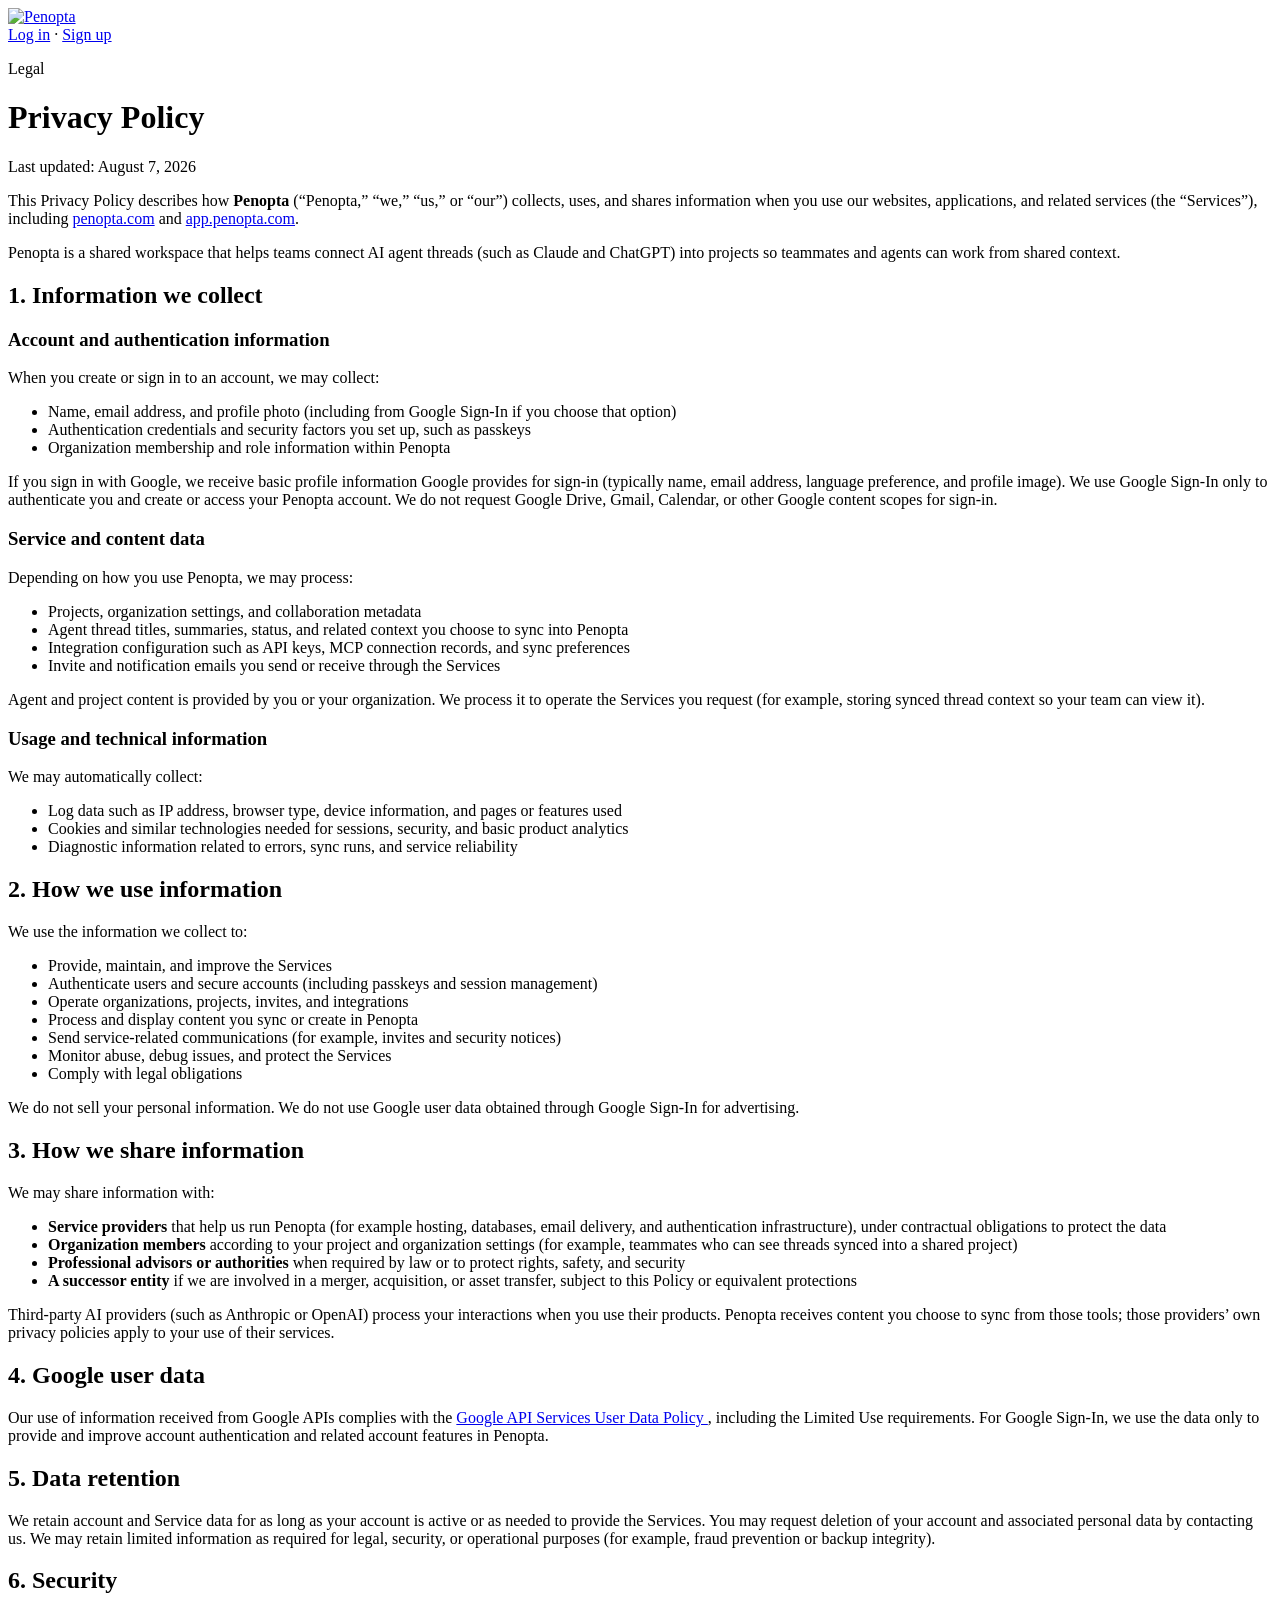
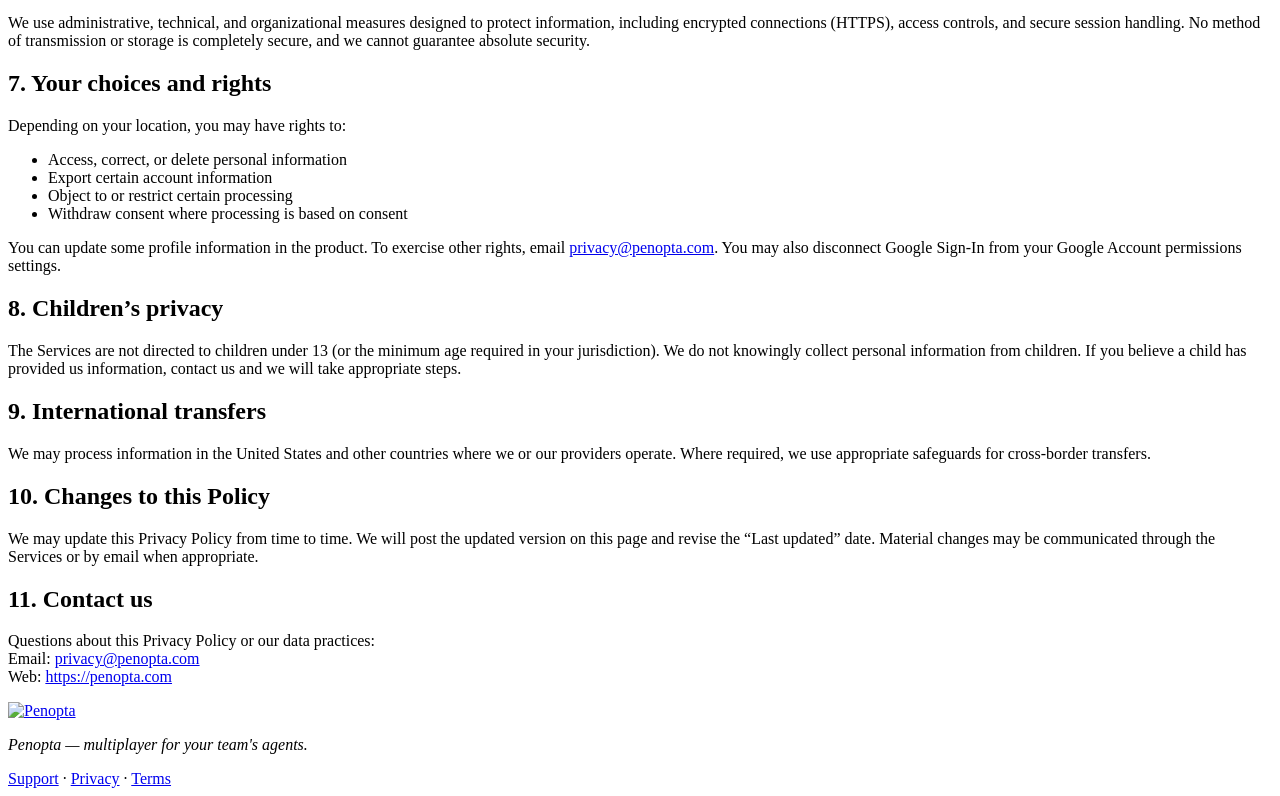
==== privacy/index.html @ 81fdd24f "Add support link to footer across index, privacy, and terms pages" ====
<!DOCTYPE html>
<html lang="en">
<head>
  <meta charset="UTF-8">
  <meta name="viewport" content="width=device-width, initial-scale=1.0">
  <title>Privacy Policy — Penopta</title>
  <meta name="description" content="Privacy Policy for Penopta, the shared workspace for your team's AI agents.">
  <link rel="icon" href="../assets/favicon.svg" type="image/svg+xml">
  <link rel="icon" href="../assets/favicon.png" type="image/png" sizes="380x380">
  <link rel="apple-touch-icon" href="../assets/favicon.png">
  <link rel="preconnect" href="https://fonts.googleapis.com">
  <link rel="preconnect" href="https://fonts.gstatic.com" crossorigin>
  <link href="https://fonts.googleapis.com/css2?family=Instrument+Serif:ital@0;1&family=Inter:wght@400;500;600&display=swap" rel="stylesheet">
  <link rel="stylesheet" href="../styles.css?v=8">
</head>
<body>

  <header class="nav">
    <div class="container nav__inner">
      <a href="/" class="logo" aria-label="Penopta home">
        <img src="../assets/logo.png" alt="Penopta" class="logo__img">
      </a>
      <nav class="nav__links">
        <a href="https://app.penopta.com" class="nav__link">Log in</a>
        <span class="nav__sep">·</span>
        <a href="https://app.penopta.com" class="nav__link nav__link--cta">Sign up</a>
      </nav>
    </div>
  </header>

  <main class="legal">
    <div class="container legal__inner">
      <p class="legal__eyebrow">Legal</p>
      <h1 class="legal__title">Privacy Policy</h1>
      <p class="legal__meta">Last updated: August 7, 2026</p>

      <div class="legal__body">
        <p>
          This Privacy Policy describes how <strong>Penopta</strong> (“Penopta,” “we,” “us,” or “our”)
          collects, uses, and shares information when you use our websites, applications, and related
          services (the “Services”), including <a href="https://penopta.com">penopta.com</a> and
          <a href="https://app.penopta.com">app.penopta.com</a>.
        </p>
        <p>
          Penopta is a shared workspace that helps teams connect AI agent threads (such as Claude and
          ChatGPT) into projects so teammates and agents can work from shared context.
        </p>

        <h2>1. Information we collect</h2>

        <h3>Account and authentication information</h3>
        <p>When you create or sign in to an account, we may collect:</p>
        <ul>
          <li>Name, email address, and profile photo (including from Google Sign-In if you choose that option)</li>
          <li>Authentication credentials and security factors you set up, such as passkeys</li>
          <li>Organization membership and role information within Penopta</li>
        </ul>
        <p>
          If you sign in with Google, we receive basic profile information Google provides for sign-in
          (typically name, email address, language preference, and profile image). We use Google Sign-In
          only to authenticate you and create or access your Penopta account. We do not request Google
          Drive, Gmail, Calendar, or other Google content scopes for sign-in.
        </p>

        <h3>Service and content data</h3>
        <p>Depending on how you use Penopta, we may process:</p>
        <ul>
          <li>Projects, organization settings, and collaboration metadata</li>
          <li>Agent thread titles, summaries, status, and related context you choose to sync into Penopta</li>
          <li>Integration configuration such as API keys, MCP connection records, and sync preferences</li>
          <li>Invite and notification emails you send or receive through the Services</li>
        </ul>
        <p>
          Agent and project content is provided by you or your organization. We process it to operate
          the Services you request (for example, storing synced thread context so your team can view it).
        </p>

        <h3>Usage and technical information</h3>
        <p>We may automatically collect:</p>
        <ul>
          <li>Log data such as IP address, browser type, device information, and pages or features used</li>
          <li>Cookies and similar technologies needed for sessions, security, and basic product analytics</li>
          <li>Diagnostic information related to errors, sync runs, and service reliability</li>
        </ul>

        <h2>2. How we use information</h2>
        <p>We use the information we collect to:</p>
        <ul>
          <li>Provide, maintain, and improve the Services</li>
          <li>Authenticate users and secure accounts (including passkeys and session management)</li>
          <li>Operate organizations, projects, invites, and integrations</li>
          <li>Process and display content you sync or create in Penopta</li>
          <li>Send service-related communications (for example, invites and security notices)</li>
          <li>Monitor abuse, debug issues, and protect the Services</li>
          <li>Comply with legal obligations</li>
        </ul>
        <p>
          We do not sell your personal information. We do not use Google user data obtained through
          Google Sign-In for advertising.
        </p>

        <h2>3. How we share information</h2>
        <p>We may share information with:</p>
        <ul>
          <li>
            <strong>Service providers</strong> that help us run Penopta (for example hosting, databases,
            email delivery, and authentication infrastructure), under contractual obligations to protect
            the data
          </li>
          <li>
            <strong>Organization members</strong> according to your project and organization settings
            (for example, teammates who can see threads synced into a shared project)
          </li>
          <li>
            <strong>Professional advisors or authorities</strong> when required by law or to protect
            rights, safety, and security
          </li>
          <li>
            <strong>A successor entity</strong> if we are involved in a merger, acquisition, or asset
            transfer, subject to this Policy or equivalent protections
          </li>
        </ul>
        <p>
          Third-party AI providers (such as Anthropic or OpenAI) process your interactions when you use
          their products. Penopta receives content you choose to sync from those tools; those providers’
          own privacy policies apply to your use of their services.
        </p>

        <h2>4. Google user data</h2>
        <p>
          Our use of information received from Google APIs complies with the
          <a href="https://developers.google.com/terms/api-services-user-data-policy" rel="noopener noreferrer">
            Google API Services User Data Policy
          </a>, including the Limited Use requirements. For Google Sign-In, we use the data only to
          provide and improve account authentication and related account features in Penopta.
        </p>

        <h2>5. Data retention</h2>
        <p>
          We retain account and Service data for as long as your account is active or as needed to
          provide the Services. You may request deletion of your account and associated personal data
          by contacting us. We may retain limited information as required for legal, security, or
          operational purposes (for example, fraud prevention or backup integrity).
        </p>

        <h2>6. Security</h2>
        <p>
          We use administrative, technical, and organizational measures designed to protect information,
          including encrypted connections (HTTPS), access controls, and secure session handling. No method
          of transmission or storage is completely secure, and we cannot guarantee absolute security.
        </p>

        <h2>7. Your choices and rights</h2>
        <p>Depending on your location, you may have rights to:</p>
        <ul>
          <li>Access, correct, or delete personal information</li>
          <li>Export certain account information</li>
          <li>Object to or restrict certain processing</li>
          <li>Withdraw consent where processing is based on consent</li>
        </ul>
        <p>
          You can update some profile information in the product. To exercise other rights, email
          <a href="mailto:privacy@penopta.com">privacy@penopta.com</a>. You may also disconnect Google
          Sign-In from your Google Account permissions settings.
        </p>

        <h2>8. Children’s privacy</h2>
        <p>
          The Services are not directed to children under 13 (or the minimum age required in your
          jurisdiction). We do not knowingly collect personal information from children. If you believe
          a child has provided us information, contact us and we will take appropriate steps.
        </p>

        <h2>9. International transfers</h2>
        <p>
          We may process information in the United States and other countries where we or our providers
          operate. Where required, we use appropriate safeguards for cross-border transfers.
        </p>

        <h2>10. Changes to this Policy</h2>
        <p>
          We may update this Privacy Policy from time to time. We will post the updated version on this
          page and revise the “Last updated” date. Material changes may be communicated through the
          Services or by email when appropriate.
        </p>

        <h2>11. Contact us</h2>
        <p>
          Questions about this Privacy Policy or our data practices:
          <br>
          Email: <a href="mailto:privacy@penopta.com">privacy@penopta.com</a>
          <br>
          Web: <a href="https://penopta.com">https://penopta.com</a>
        </p>
      </div>
    </div>
  </main>

  <footer class="footer">
    <div class="container footer__inner">
      <a href="/" class="logo" aria-label="Penopta home">
        <img src="../assets/logo.png" alt="Penopta" class="logo__img">
      </a>
      <p class="footer__tagline"><em>Penopta — multiplayer for your team's agents.</em></p>
      <nav class="footer__links" aria-label="Legal">
        <a href="/support">Support</a>
        <span class="nav__sep">·</span>
        <a href="/privacy">Privacy</a>
        <span class="nav__sep">·</span>
        <a href="/terms">Terms</a>
      </nav>
    </div>
  </footer>

</body>
</html>
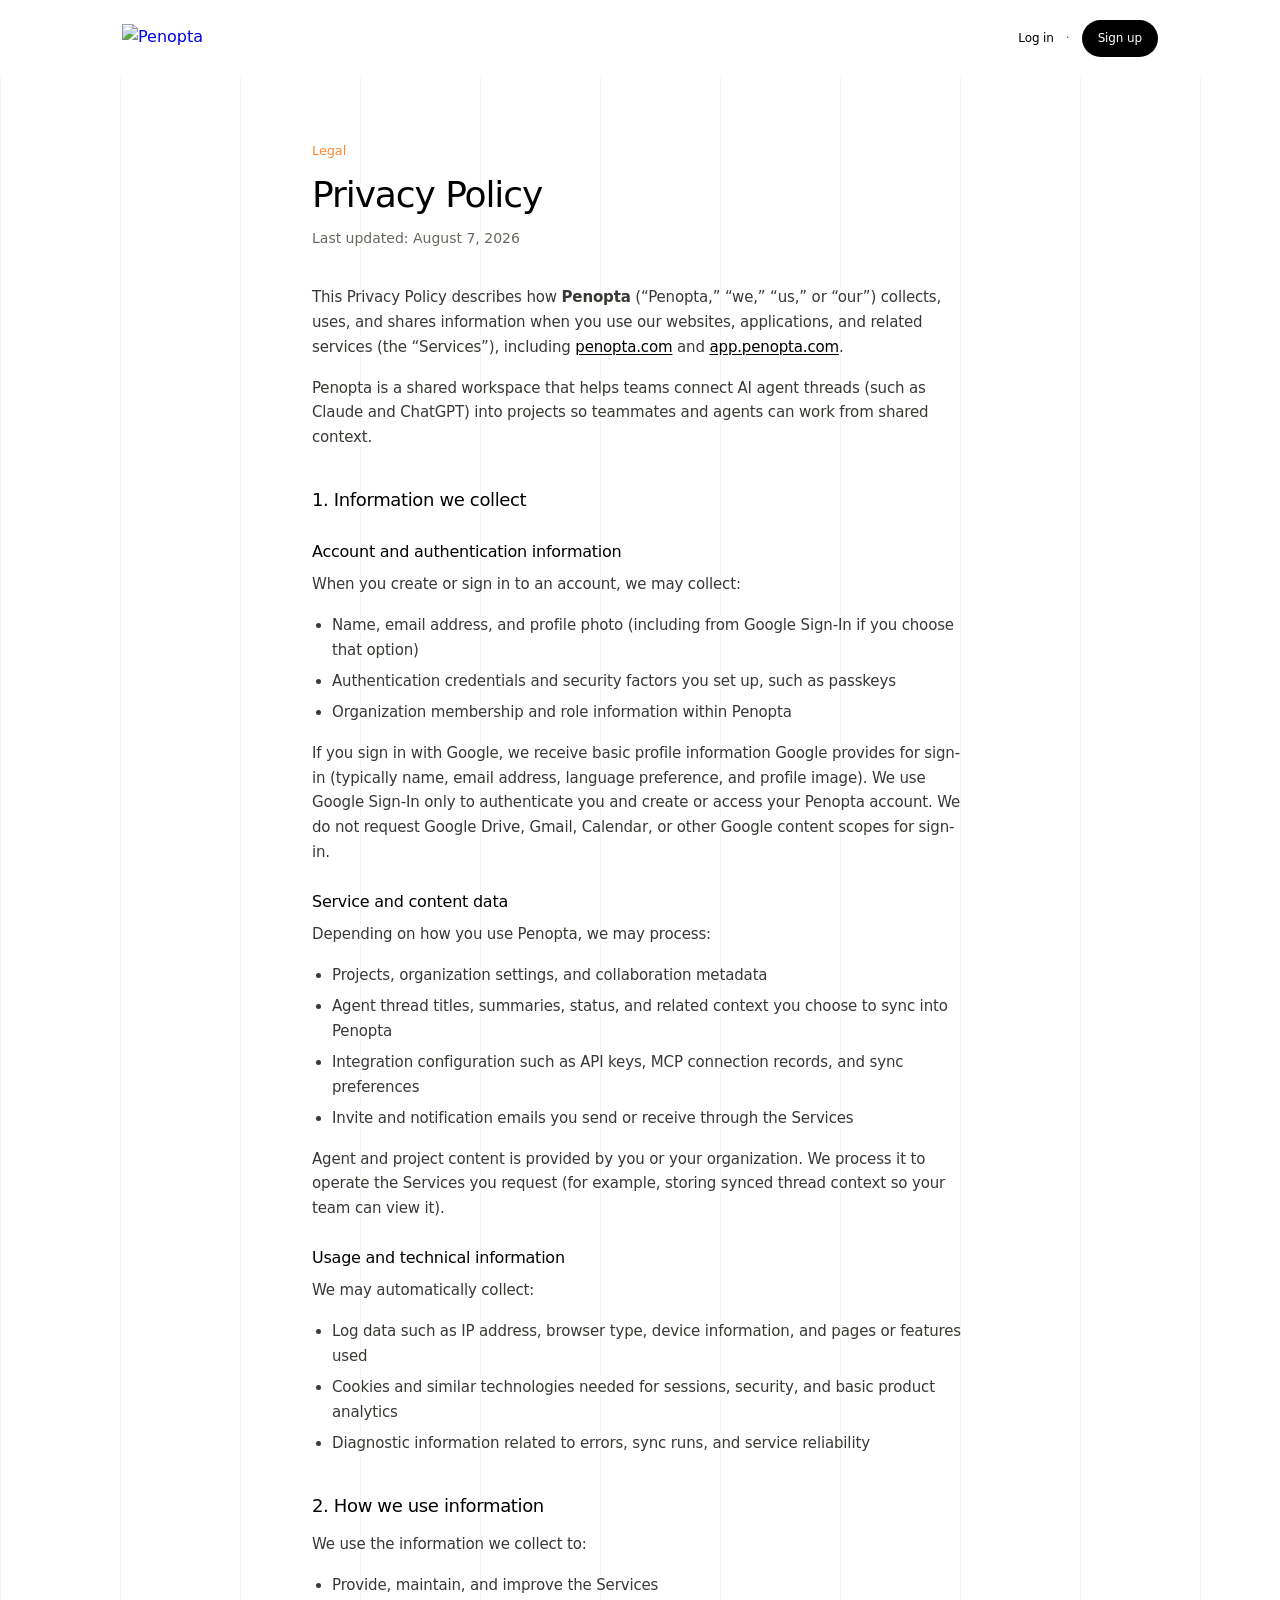
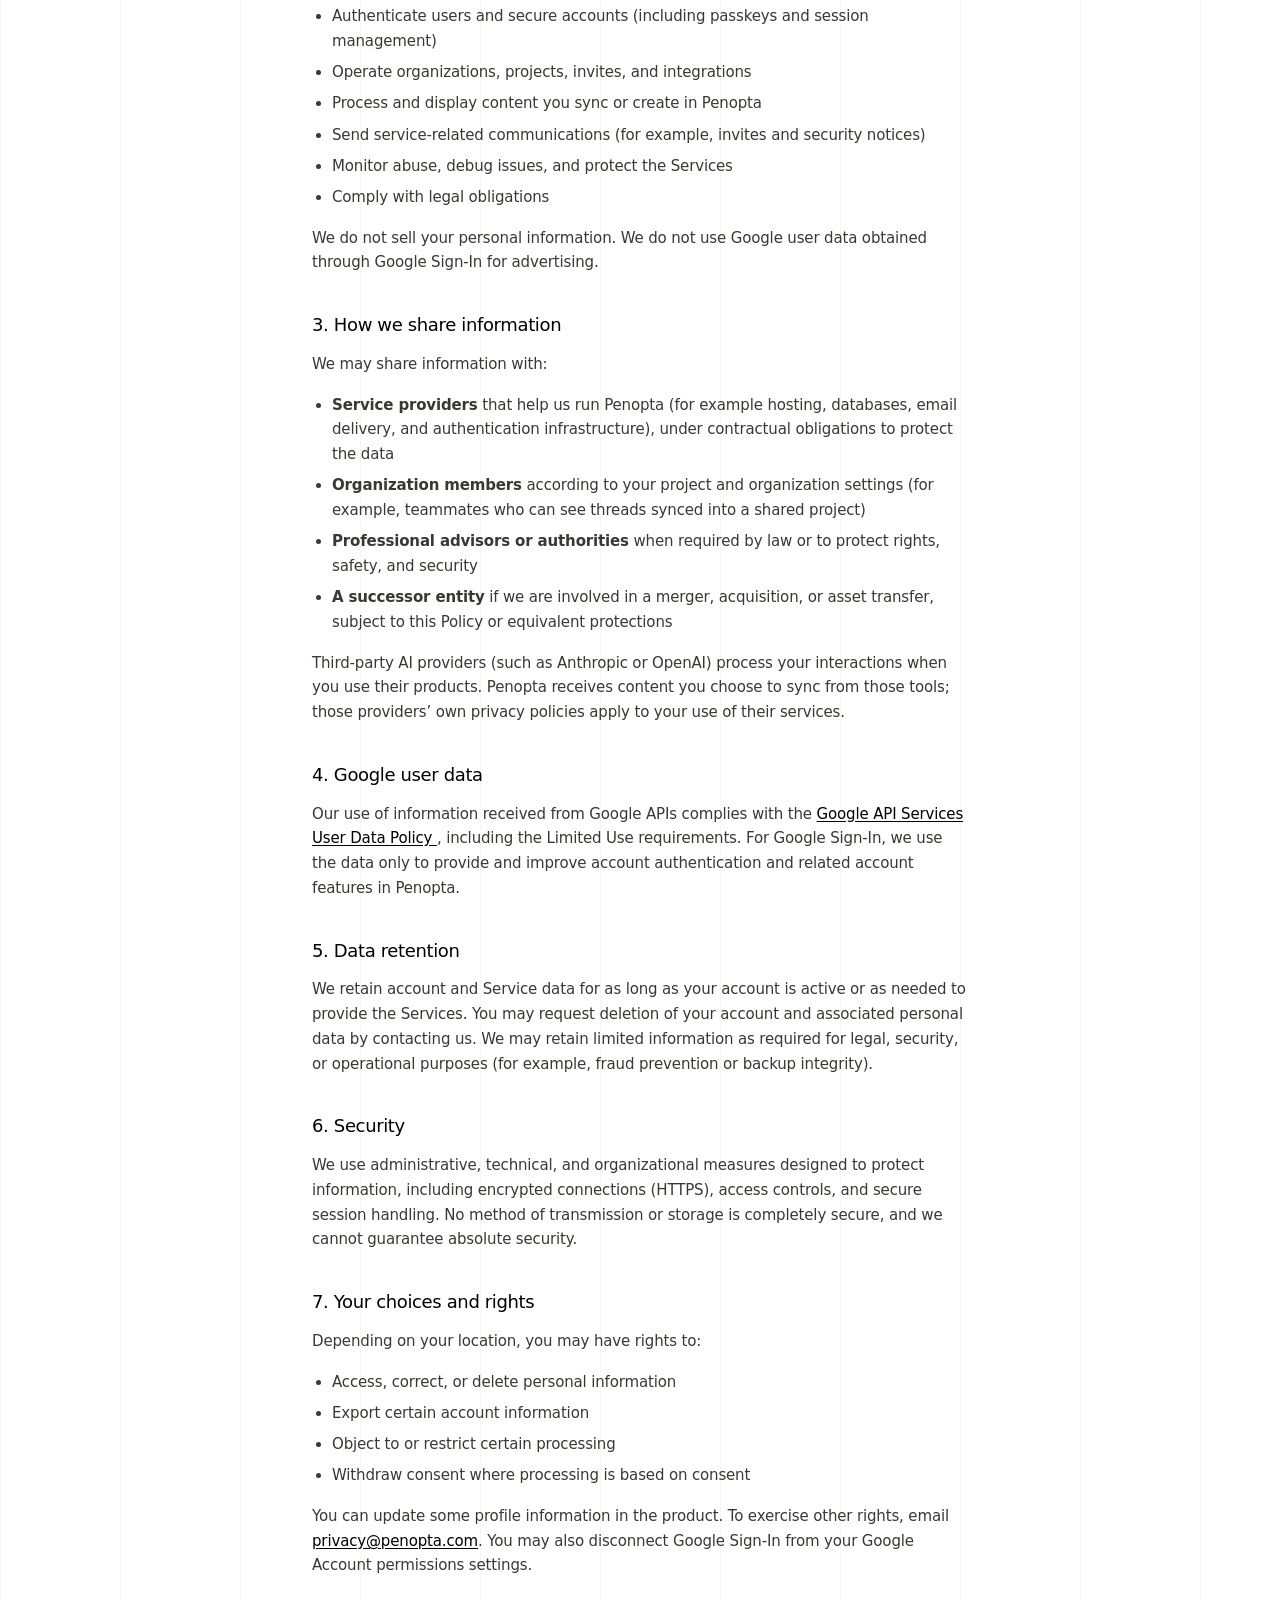
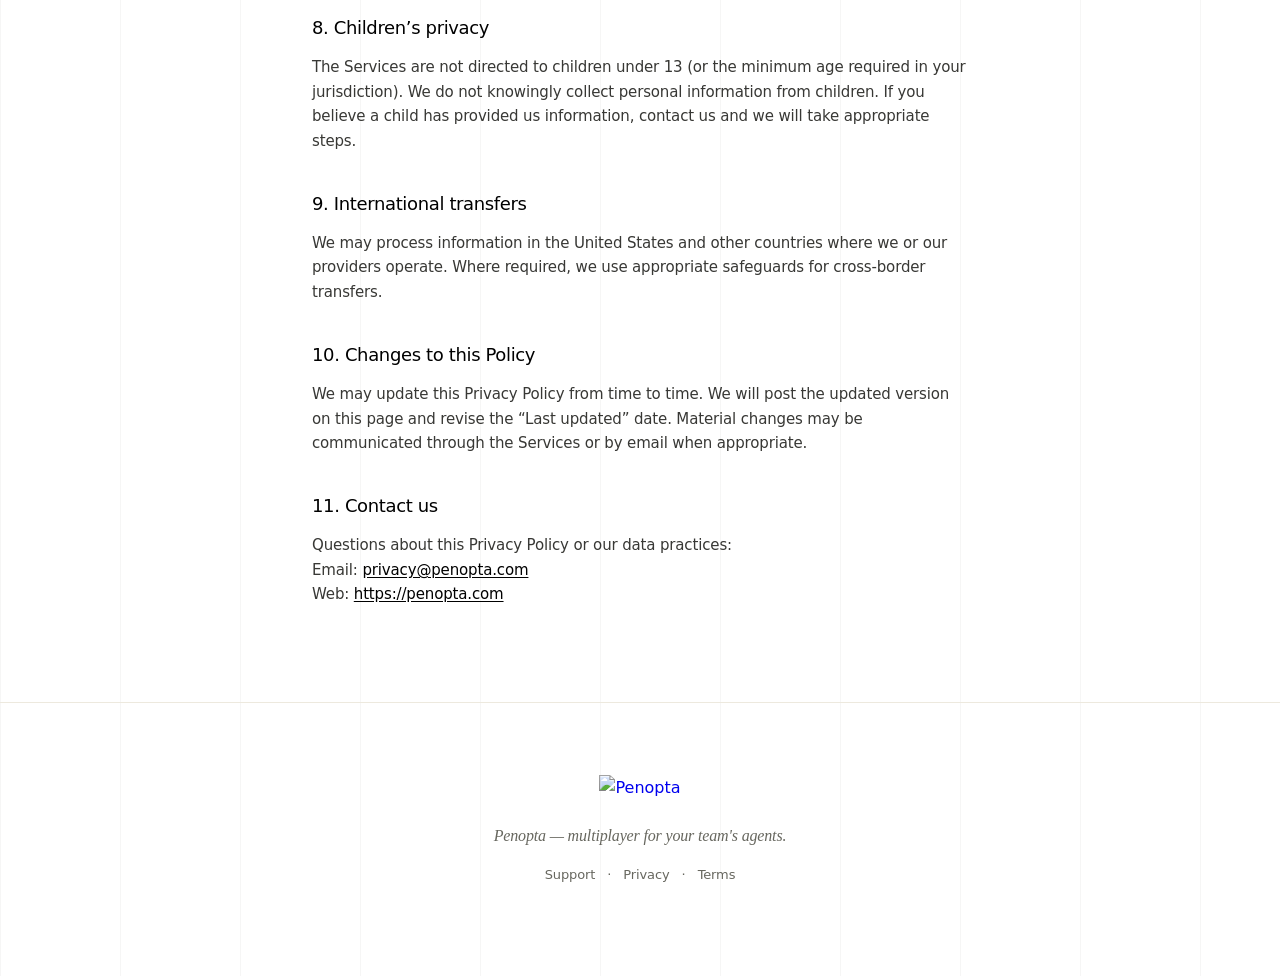
==== commit dd1a1626: "Use design tokens for landing colors and drop unused palette entries. Co-authored-by: Cursor <cursor" ====
--- a/privacy/index.html
+++ b/privacy/index.html
@@ -11,7 +11,7 @@
   <link rel="preconnect" href="https://fonts.googleapis.com">
   <link rel="preconnect" href="https://fonts.gstatic.com" crossorigin>
   <link href="https://fonts.googleapis.com/css2?family=Instrument+Serif:ital@0;1&family=Inter:wght@400;500;600&display=swap" rel="stylesheet">
-  <link rel="stylesheet" href="../styles.css?v=8">
+  <link rel="stylesheet" href="../styles.css?v=10">
 </head>
 <body>
 
--- a/styles.css
+++ b/styles.css
@@ -0,0 +1,848 @@
+/* Gradient Labs–inspired design system */
+
+*,
+*::before,
+*::after {
+  box-sizing: border-box;
+}
+
+:root {
+  /* Gradient Labs palette */
+  --white: #ffffff;
+  --border: #ede9de;
+  --muted: #67675f;
+  --charcoal: #383835;
+  --black: #000000;
+  --orange: #ff8933;
+  --orange-light: #ffa666;
+  --orange-dark: #e07020;
+  --orange-tint: #fbe8df;
+
+  /* Typography */
+  --font-sans: "Inter", system-ui, -apple-system, sans-serif;
+  --font-serif: "Instrument Serif", Georgia, "Times New Roman", serif;
+
+  /* Radii */
+  --radius-sm: 12px;
+  --radius-md: 20px;
+  --radius-lg: 32px;
+  --radius-pill: 100px;
+
+  /* Layout */
+  --container: 1100px;
+  --section-y: clamp(3rem, 6vw, 4.5rem);
+}
+
+html {
+  font-size: 16px;
+  scroll-behavior: smooth;
+  -webkit-font-smoothing: antialiased;
+}
+
+body {
+  margin: 0;
+  font-family: var(--font-sans);
+  font-size: 1rem;
+  font-weight: 400;
+  color: var(--black);
+  background: var(--white);
+  line-height: 1.6;
+  background-image:
+    linear-gradient(to right, color-mix(in srgb, var(--muted) 6%, transparent) 1px, transparent 1px);
+  background-size: 120px 100%;
+}
+
+.container {
+  width: 100%;
+  max-width: var(--container);
+  margin: 0 auto;
+  padding: 0 clamp(1.25rem, 4vw, 2rem);
+}
+
+/* Navigation */
+
+.nav {
+  padding: 1.25rem 0;
+  position: sticky;
+  top: 0;
+  background: color-mix(in srgb, var(--white) 92%, transparent);
+  backdrop-filter: blur(12px);
+  z-index: 10;
+}
+
+.nav__inner {
+  display: flex;
+  align-items: center;
+  justify-content: space-between;
+}
+
+.logo {
+  display: inline-flex;
+  align-items: center;
+  text-decoration: none;
+  flex-shrink: 0;
+}
+
+.logo__img {
+  display: block;
+  height: 1.75rem;
+  width: auto;
+}
+
+.footer .logo__img {
+  height: 2rem;
+}
+
+.nav__links {
+  display: flex;
+  align-items: center;
+  gap: 0.75rem;
+  font-size: 0.75rem;
+}
+
+.nav__link {
+  color: var(--black);
+  text-decoration: none;
+  letter-spacing: -0.01em;
+}
+
+.nav__link--cta {
+  background: var(--black);
+  color: var(--white);
+  border: none;
+  border-radius: var(--radius-pill);
+  padding: 0.55rem 1rem;
+  font-weight: 500;
+}
+
+.nav__sep {
+  color: var(--muted);
+}
+
+/* Buttons */
+
+.btn {
+  display: inline-block;
+  border: none;
+  background: var(--orange);
+  color: var(--black);
+  border-radius: var(--radius-pill);
+  padding: 1rem 1.75rem;
+  font-family: var(--font-sans);
+  font-size: 0.875rem;
+  font-weight: 500;
+  letter-spacing: -0.01em;
+  text-decoration: none;
+  cursor: pointer;
+  transition: background 0.2s ease;
+}
+
+.btn:hover {
+  background: var(--orange-light);
+}
+
+/* Wireframe placeholders */
+
+.wireframe-box {
+  border: 1px solid color-mix(in srgb, var(--orange) 18%, transparent);
+  background: linear-gradient(145deg, var(--orange-tint) 0%, var(--white) 100%);
+  border-radius: var(--radius-lg);
+  display: flex;
+  align-items: center;
+  justify-content: center;
+  position: relative;
+  overflow: hidden;
+}
+
+.wireframe-box::before {
+  content: "";
+  position: absolute;
+  inset: 0;
+  background-image:
+    linear-gradient(to right, color-mix(in srgb, var(--muted) 5%, transparent) 1px, transparent 1px),
+    linear-gradient(to bottom, color-mix(in srgb, var(--muted) 5%, transparent) 1px, transparent 1px);
+  background-size: 48px 48px;
+  pointer-events: none;
+}
+
+.wireframe-label {
+  position: relative;
+  z-index: 1;
+  font-size: 0.6875rem;
+  font-weight: 500;
+  text-transform: uppercase;
+  letter-spacing: 0.12em;
+  color: var(--muted);
+}
+
+.wireframe-box--hero {
+  width: 100%;
+  aspect-ratio: 16 / 9;
+  margin-top: 3rem;
+}
+
+.hero__mockup {
+  display: block;
+  width: 100%;
+  height: auto;
+  margin-top: 3rem;
+  border: 2px solid color-mix(in srgb, var(--orange-dark) 30%, transparent);
+  border-radius: var(--radius-sm);
+}
+
+.wireframe-box--card {
+  display: none !important;
+}
+
+.feature__mockup {
+  display: block;
+  width: 100%;
+  height: auto;
+  border: 1px solid var(--border);
+  border-radius: var(--radius-sm);
+}
+
+/* Hero */
+
+.hero {
+  padding: clamp(2.5rem, 5vw, 4rem) 0 var(--section-y);
+}
+
+.hero__inner {
+  text-align: center;
+}
+
+.hero__headline {
+  font-family: var(--font-sans);
+  font-size: clamp(2.25rem, 5vw, 3rem);
+  font-weight: 400;
+  line-height: 1.04;
+  letter-spacing: -0.05em;
+  margin: 0 0 1.5rem;
+  max-width: 16ch;
+  margin-left: auto;
+  margin-right: auto;
+}
+
+.hero__description {
+  font-size: clamp(1rem, 2vw, 1.125rem);
+  color: var(--muted);
+  line-height: 1.55;
+  letter-spacing: -0.015em;
+  max-width: 52ch;
+  margin: 0 auto 2rem;
+}
+
+.hero__caption {
+  margin-top: 1.5rem;
+  font-size: clamp(1rem, 2vw, 1.125rem);
+  color: var(--muted);
+  line-height: 1.55;
+  letter-spacing: -0.015em;
+}
+
+/* Problem / Solution */
+
+.problem-solution {
+  padding: var(--section-y) 0;
+}
+
+.problem-solution__inner {
+  display: grid;
+  grid-template-columns: minmax(8rem, 28%) 1fr;
+  gap: clamp(2rem, 6vw, 5rem);
+  align-items: start;
+}
+
+.problem-solution__label,
+.chip {
+  display: inline-block;
+  margin: 0;
+  font-family: var(--font-sans);
+  font-size: 1.0625rem;
+  font-weight: 500;
+  font-style: normal;
+  letter-spacing: -0.01em;
+  color: var(--orange);
+  text-transform: none;
+  border: none;
+  padding: 0;
+  background: none;
+}
+
+.problem-solution__content {
+  max-width: 42rem;
+}
+
+.problem-solution__paragraph {
+  margin: 0;
+  font-size: clamp(1rem, 2vw, 1.125rem);
+  line-height: 1.65;
+  letter-spacing: -0.015em;
+  color: var(--muted);
+}
+
+.problem-solution__paragraph + .problem-solution__paragraph {
+  margin-top: 1.5rem;
+}
+
+.problem-solution__paragraph strong {
+  color: var(--black);
+  font-weight: 500;
+}
+
+/* Section headers */
+
+.section-header {
+  margin-bottom: 3rem;
+}
+
+.section-header--center {
+  text-align: center;
+}
+
+.section-header h2 {
+  font-family: var(--font-sans);
+  font-size: clamp(1.75rem, 3.5vw, 2.5rem);
+  font-weight: 400;
+  line-height: 1.1;
+  letter-spacing: -0.04em;
+  margin: 0.75rem 0 1rem;
+  max-width: 22ch;
+}
+
+.section-header--center h2 {
+  margin-left: auto;
+  margin-right: auto;
+}
+
+.section-header__description {
+  color: var(--muted);
+  font-size: 1.0625rem;
+  line-height: 1.55;
+  letter-spacing: -0.015em;
+  max-width: 48ch;
+  margin: 0;
+}
+
+.section-header--center .section-header__description {
+  margin-left: auto;
+  margin-right: auto;
+}
+
+/* How It Works */
+
+.how-it-works {
+  padding: var(--section-y) 0;
+}
+
+.card-grid {
+  display: grid;
+  gap: 1.25rem;
+}
+
+.card-grid--3 {
+  grid-template-columns: repeat(3, 1fr);
+}
+
+.card {
+  border: 1px solid var(--border);
+  border-radius: var(--radius-md);
+  padding: 1.5rem;
+  background: var(--white);
+}
+
+.card h3 {
+  font-family: var(--font-sans);
+  font-size: 1.25rem;
+  font-weight: 400;
+  line-height: 1.2;
+  letter-spacing: -0.03em;
+  margin: 0 0 0.75rem;
+}
+
+.card p {
+  margin: 0;
+  font-size: 0.9375rem;
+  line-height: 1.55;
+  letter-spacing: -0.01em;
+  color: var(--muted);
+}
+
+.section-cta {
+  text-align: center;
+  margin-top: 3rem;
+}
+
+/* Aggregate stats */
+
+.stats {
+  padding: var(--section-y) 0;
+}
+
+.stats-panel {
+  border: 1px solid var(--border);
+  border-radius: var(--radius-md);
+  padding: clamp(1.25rem, 3vw, 2rem);
+  background: var(--white);
+}
+
+.stats-panel__toolbar {
+  display: flex;
+  flex-wrap: wrap;
+  align-items: center;
+  gap: 0.5rem;
+  margin-bottom: 1.25rem;
+}
+
+.stats-chip {
+  display: inline-flex;
+  align-items: center;
+  height: 2rem;
+  padding: 0 0.75rem;
+  border: 1px solid var(--border);
+  border-radius: 8px;
+  font-size: 0.8125rem;
+  letter-spacing: -0.01em;
+  color: var(--charcoal);
+  background: var(--white);
+}
+
+.stats-chip--muted {
+  margin-left: auto;
+  color: var(--muted);
+}
+
+.stats-cards {
+  display: grid;
+  grid-template-columns: repeat(4, 1fr);
+  gap: 0.75rem;
+}
+
+.stats-card {
+  border: 1px solid var(--border);
+  border-radius: var(--radius-sm);
+  padding: 0.85rem 1rem;
+  background: var(--white);
+}
+
+.stats-card__label {
+  margin: 0;
+  font-size: 0.6875rem;
+  color: var(--muted);
+  letter-spacing: -0.01em;
+}
+
+.stats-card__value {
+  margin: 0.25rem 0 0;
+  font-size: clamp(1.125rem, 2vw, 1.375rem);
+  font-weight: 600;
+  letter-spacing: -0.04em;
+  font-variant-numeric: tabular-nums;
+}
+
+.stats-panel__caption {
+  margin: 1.5rem 0 0.75rem;
+  font-size: 0.875rem;
+  color: var(--muted);
+  letter-spacing: -0.015em;
+}
+
+.stats-heat__months,
+.stats-heat__grid {
+  display: flex;
+  gap: 3px;
+}
+
+.stats-heat__months span,
+.stats-heat__days span {
+  font-size: 0.5625rem;
+  line-height: 1;
+  color: var(--muted);
+}
+
+.stats-heat__months {
+  margin-bottom: 0.35rem;
+  min-height: 0.75rem;
+}
+
+.stats-heat__months span,
+.stats-heat__week,
+.stats-heat__days {
+  flex: 1;
+  min-width: 0;
+}
+
+.stats-heat__spacer {
+  flex: 0 0 0.875rem;
+  max-width: 0.875rem;
+}
+
+.stats-heat__days {
+  display: flex;
+  flex-direction: column;
+  justify-content: space-between;
+  flex: 0 0 0.875rem;
+  max-width: 0.875rem;
+  padding-right: 2px;
+  text-align: right;
+}
+
+.stats-heat__days span {
+  height: 0.7rem;
+}
+
+.stats-heat__week {
+  display: flex;
+  flex-direction: column;
+  gap: 3px;
+}
+
+.stats-heat__week i,
+.stats-heat__legend i {
+  display: block;
+  font-style: normal;
+  border-radius: 2px;
+}
+
+.stats-heat__week i {
+  width: 100%;
+  aspect-ratio: 1;
+}
+
+.stats-heat i.h0 { background: var(--border); }
+.stats-heat i.h1 { background: var(--orange-tint); }
+.stats-heat i.h2 { background: #f5a574; }
+.stats-heat i.h3 { background: var(--orange); }
+.stats-heat i.h4 { background: var(--orange-dark); }
+
+.stats-heat__legend {
+  display: flex;
+  align-items: center;
+  justify-content: flex-end;
+  gap: 0.25rem;
+  margin-top: 0.75rem;
+  font-size: 0.625rem;
+  color: var(--muted);
+}
+
+.stats-heat__legend i {
+  width: 0.7rem;
+  height: 0.7rem;
+}
+
+.stats-effort {
+  margin-top: 0.5rem;
+}
+
+.stats-effort__head {
+  display: flex;
+  flex-wrap: wrap;
+  align-items: baseline;
+  justify-content: space-between;
+  gap: 0.75rem;
+}
+
+.stats-effort__head .stats-panel__caption {
+  margin: 0;
+}
+
+.stats-lenses {
+  display: flex;
+  gap: 0.35rem;
+}
+
+.stats-lens {
+  display: inline-flex;
+  align-items: center;
+  height: 1.75rem;
+  padding: 0 0.65rem;
+  border: 1px solid var(--border);
+  border-radius: 8px;
+  font-size: 0.75rem;
+  color: var(--muted);
+}
+
+.stats-lens--active {
+  border-color: transparent;
+  background: var(--black);
+  color: var(--white);
+}
+
+.stats-bars {
+  list-style: none;
+  margin: 1rem 0 0;
+  padding: 0;
+  display: grid;
+  gap: 0.85rem;
+}
+
+.stats-bars__meta {
+  display: flex;
+  justify-content: space-between;
+  gap: 0.75rem;
+  margin-bottom: 0.3rem;
+  font-size: 0.75rem;
+  letter-spacing: -0.01em;
+}
+
+.stats-bars__meta span:first-child {
+  color: var(--muted);
+}
+
+.stats-bars__meta span:last-child {
+  font-variant-numeric: tabular-nums;
+  color: var(--black);
+}
+
+.stats-bars__track {
+  height: 0.625rem;
+  border-radius: 3px;
+  background: var(--white);
+  overflow: hidden;
+}
+
+.stats-bars__track span {
+  display: block;
+  height: 100%;
+  border-radius: 3px;
+  background: var(--black);
+}
+
+.stats-note {
+  margin: 1rem 0 0;
+  text-align: center;
+  font-size: 0.8125rem;
+  color: var(--muted);
+  letter-spacing: -0.01em;
+}
+
+.stats-points {
+  margin-top: 1.75rem;
+}
+
+/* Features */
+
+.features {
+  padding: var(--section-y) 0;
+}
+
+.feature-list {
+  display: flex;
+  flex-direction: column;
+  gap: 1.25rem;
+}
+
+.feature-row {
+  display: grid;
+  grid-template-columns: 1fr 1fr;
+  gap: clamp(1.25rem, 3vw, 2rem);
+  align-items: center;
+  border: 1px solid var(--border);
+  border-radius: var(--radius-md);
+  padding: clamp(1.5rem, 4vw, 2rem);
+  background: var(--white);
+}
+
+.feature-row--reverse .feature-row__copy {
+  order: 2;
+}
+
+.feature-row--reverse .feature__mockup {
+  order: 1;
+}
+
+.feature-row h3 {
+  font-family: var(--font-sans);
+  font-size: clamp(1.125rem, 2vw, 1.375rem);
+  font-weight: 400;
+  line-height: 1.25;
+  letter-spacing: -0.03em;
+  margin: 0;
+}
+
+/* FAQ */
+
+.faq {
+  padding: var(--section-y) 0;
+}
+
+.faq-list {
+  max-width: 680px;
+  margin: 0 auto;
+  display: grid;
+  gap: 0.75rem;
+}
+
+.faq-item {
+  border: 1px solid var(--border);
+  border-radius: var(--radius-md);
+  padding: 1.5rem 1.75rem;
+  background: var(--white);
+}
+
+.faq-item dt {
+  font-family: var(--font-sans);
+  font-weight: 500;
+  font-size: 1rem;
+  letter-spacing: -0.02em;
+  margin-bottom: 0.625rem;
+}
+
+.faq-item dd {
+  margin: 0;
+  color: var(--muted);
+  font-size: 0.9375rem;
+  line-height: 1.55;
+  letter-spacing: -0.01em;
+}
+
+/* Footer */
+
+.footer {
+  padding: var(--section-y) 0 calc(var(--section-y) * 1.25);
+  border-top: 1px solid var(--border);
+}
+
+.footer__inner {
+  display: flex;
+  flex-direction: column;
+  align-items: center;
+  gap: 1rem;
+  text-align: center;
+}
+
+.footer__tagline {
+  margin: 0;
+  font-family: var(--font-serif);
+  font-style: italic;
+  font-size: 1rem;
+  color: var(--muted);
+  letter-spacing: -0.01em;
+}
+
+.footer__links {
+  display: flex;
+  align-items: center;
+  gap: 0.75rem;
+  font-size: 0.8125rem;
+}
+
+.footer__links a {
+  color: var(--muted);
+  text-decoration: none;
+  letter-spacing: -0.01em;
+}
+
+.footer__links a:hover {
+  color: var(--black);
+}
+
+/* Legal pages */
+
+.legal {
+  padding: clamp(2.5rem, 5vw, 4rem) 0 calc(var(--section-y) * 1.1);
+}
+
+.legal__inner {
+  max-width: 720px;
+}
+
+.legal__eyebrow {
+  margin: 0 0 0.75rem;
+  font-size: 0.8125rem;
+  font-weight: 500;
+  letter-spacing: -0.01em;
+  color: var(--orange);
+}
+
+.legal__title {
+  margin: 0;
+  font-family: var(--font-sans);
+  font-size: clamp(1.75rem, 3vw, 2.25rem);
+  font-weight: 500;
+  letter-spacing: -0.03em;
+  line-height: 1.15;
+}
+
+.legal__meta {
+  margin: 0.75rem 0 0;
+  color: var(--muted);
+  font-size: 0.875rem;
+}
+
+.legal__body {
+  margin-top: 2.25rem;
+}
+
+.legal__body h2 {
+  margin: 2.25rem 0 0.75rem;
+  font-size: 1.125rem;
+  font-weight: 500;
+  letter-spacing: -0.02em;
+}
+
+.legal__body h3 {
+  margin: 1.5rem 0 0.5rem;
+  font-size: 1rem;
+  font-weight: 500;
+  letter-spacing: -0.015em;
+}
+
+.legal__body p,
+.legal__body li {
+  color: var(--charcoal);
+  font-size: 0.9375rem;
+  line-height: 1.65;
+  letter-spacing: -0.01em;
+}
+
+.legal__body p {
+  margin: 0 0 1rem;
+}
+
+.legal__body ul {
+  margin: 0 0 1rem;
+  padding-left: 1.25rem;
+}
+
+.legal__body li {
+  margin-bottom: 0.4rem;
+}
+
+.legal__body a {
+  color: var(--black);
+  text-underline-offset: 2px;
+}
+
+
+/* Responsive */
+
+@media (max-width: 768px) {
+  .problem-solution__inner {
+    grid-template-columns: 1fr;
+    gap: 1rem;
+  }
+
+  .card-grid--3 {
+    grid-template-columns: 1fr;
+  }
+
+  .stats-cards {
+    grid-template-columns: repeat(2, 1fr);
+  }
+
+  .stats-chip--muted {
+    margin-left: 0;
+  }
+
+  .feature-row,
+  .feature-row--reverse {
+    grid-template-columns: 1fr;
+  }
+
+  .feature-row--reverse .feature-row__copy,
+  .feature-row--reverse .feature__mockup {
+    order: unset;
+  }
+}
